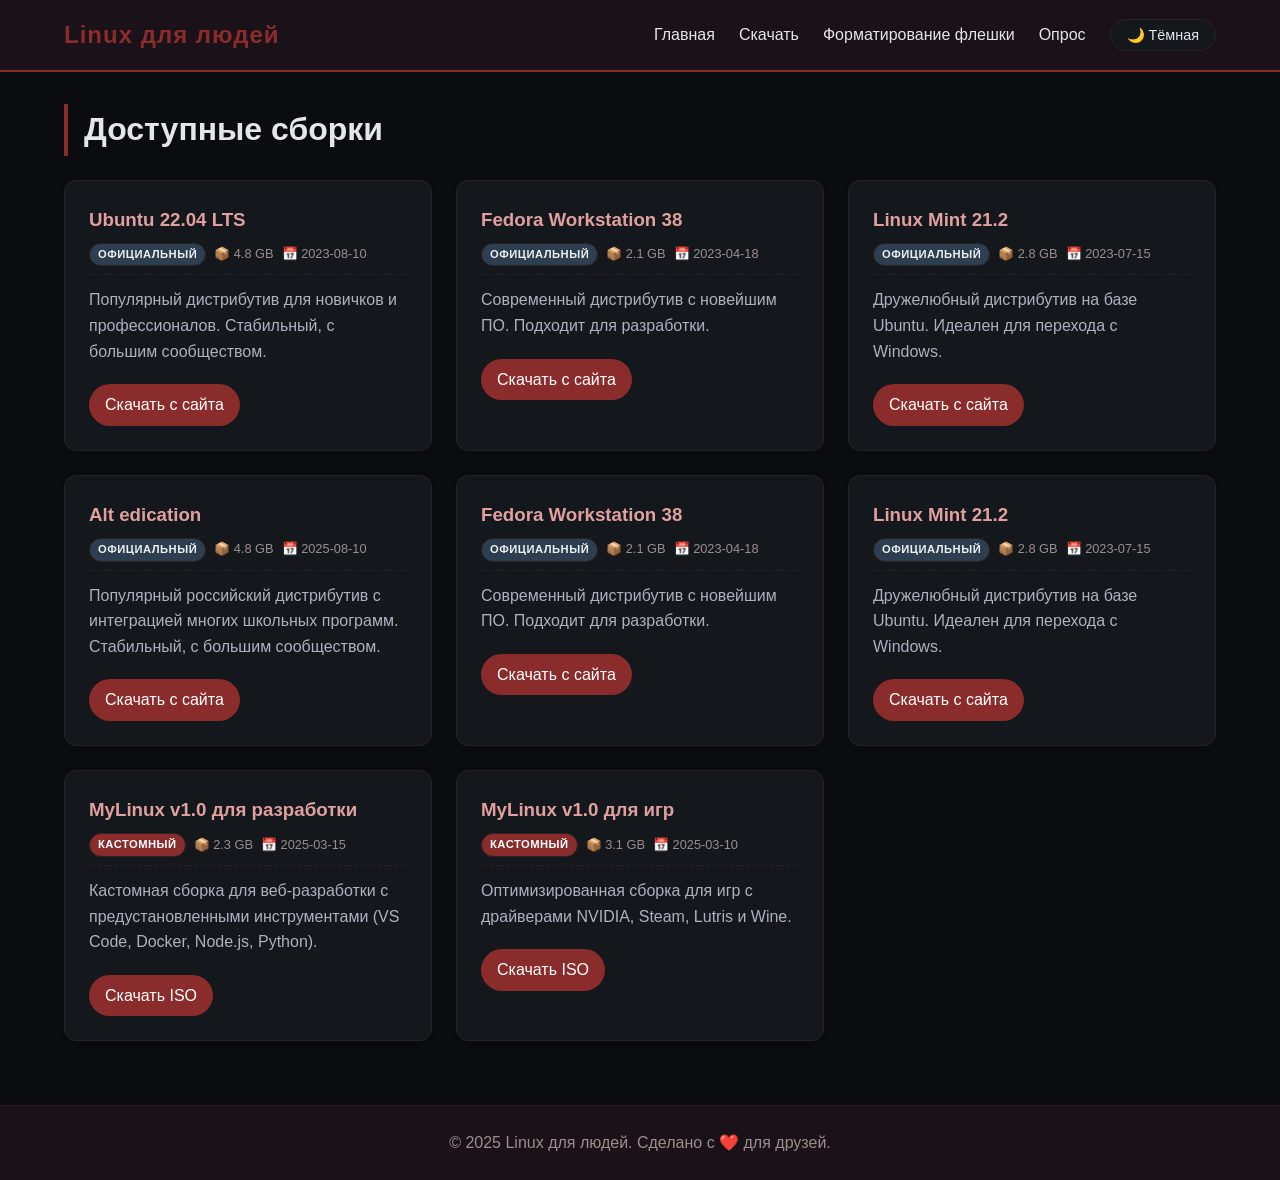
==== download.html @ 1f19dbc0 "Update download.html" ====
<!DOCTYPE html>
<html lang="ru">
<head>
    <link rel="icon" href="unnamed.png" type="image/x-icon">
    <meta charset="UTF-8">
    <meta name="viewport" content="width=device-width, initial-scale=1.0">
    <title>Скачать сборки | Linux для людей</title>
    <link rel="stylesheet" href="styles.css">
</head>
<body>
    <header>
        <nav>
            <div class="container nav-container">
                <a href="index.html" class="logo">Linux для людей</a>
                <ul class="nav-links">
                    <li><a href="index.html">Главная</a></li>
                    <li><a href="download.html">Скачать</a></li>
                    <li><a href="format.html">Форматирование флешки</a></li>
                    <li><a href="survey.html">Опрос</a></li>
                    <li><button id="theme-switch" class="theme-toggle">🌙 Тёмная</button></li>
                </ul>
            </div>
        </nav>
    </header>

    <main>
        <div class="container">
            <h1>Доступные сборки</h1>
            <div class="iso-grid">
                <!-- ========== ОФИЦИАЛЬНЫЕ ДИСТРИБУТИВЫ ========== -->
                
                <!-- Карточка Ubuntu -->
                <div class="iso-card">
                    <h3>Ubuntu 22.04 LTS</h3>
                    <div class="meta">
                        <span class="badge official">Официальный</span>
                        <span>📦 4.8 GB</span>
                        <span>📅 2023-08-10</span>
                    </div>
                    <div class="description">Популярный дистрибутив для новичков и профессионалов. Стабильный, с большим сообществом.</div>
                    <!-- ЗАМЕНИТЕ ССЫЛКУ НА АКТУАЛЬНУЮ -->
                    <a href="https://ubuntu.com/download/desktop/thank-you?version=24.04.4&architecture=amd64&lts=true" class="download-link" target="_blank" rel="noopener noreferrer">Скачать с сайта</a>
                </div>
                
                <!-- Карточка Fedora -->
                <div class="iso-card">
                    <h3>Fedora Workstation 38</h3>
                    <div class="meta">
                        <span class="badge official">Официальный</span>
                        <span>📦 2.1 GB</span>
                        <span>📅 2023-04-18</span>
                    </div>
                    <div class="description">Современный дистрибутив с новейшим ПО. Подходит для разработки.</div>
                    <!-- ЗАМЕНИТЕ ССЫЛКУ НА АКТУАЛЬНУЮ -->
                    <a href="https://download.fedoraproject.org/pub/fedora/linux/releases/38/Workstation/x86_64/iso/Fedora-Workstation-Live-x86_64-38-1.6.iso" class="download-link" target="_blank" rel="noopener noreferrer">Скачать с сайта</a>
                </div>
                
                <!-- Карточка Linux Mint -->
                <div class="iso-card">
                    <h3>Linux Mint 21.2</h3>
                    <div class="meta">
                        <span class="badge official">Официальный</span>
                        <span>📦 2.8 GB</span>
                        <span>📅 2023-07-15</span>
                    </div>
                    <div class="description">Дружелюбный дистрибутив на базе Ubuntu. Идеален для перехода с Windows.</div>
                    <!-- ЗАМЕНИТЕ ССЫЛКУ НА АКТУАЛЬНУЮ -->
                    <a href="https://mirrors.kernel.org/linuxmint/stable/21.2/linuxmint-21.2-cinnamon-64bit.iso" class="download-link" target="_blank" rel="noopener noreferrer">Скачать с сайта</a>
                </div>
                 <div class="iso-card">
                    <h3>Alt edication</h3>
                    <div class="meta">
                        <span class="badge official">Официальный</span>
                        <span>📦 4.8 GB</span>
                        <span>📅 2025-08-10</span>
                    </div>
                    <div class="description">Популярный российский дистрибутив с интеграцией многих школьных программ. Стабильный, с большим сообществом.</div>
                    <!-- ЗАМЕНИТЕ ССЫЛКУ НА АКТУАЛЬНУЮ -->
                    <a href="https://ubuntu.com/download/desktop/thank-you?version=24.04.4&architecture=amd64&lts=true" class="download-link" target="_blank" rel="noopener noreferrer">Скачать с сайта</a>
                </div>
                
                <!-- Карточка Fedora -->
                <div class="iso-card">
                    <h3>Fedora Workstation 38</h3>
                    <div class="meta">
                        <span class="badge official">Официальный</span>
                        <span>📦 2.1 GB</span>
                        <span>📅 2023-04-18</span>
                    </div>
                    <div class="description">Современный дистрибутив с новейшим ПО. Подходит для разработки.</div>
                    <!-- ЗАМЕНИТЕ ССЫЛКУ НА АКТУАЛЬНУЮ -->
                    <a href="https://download.fedoraproject.org/pub/fedora/linux/releases/38/Workstation/x86_64/iso/Fedora-Workstation-Live-x86_64-38-1.6.iso" class="download-link" target="_blank" rel="noopener noreferrer">Скачать с сайта</a>
                </div>
                
                <!-- Карточка Linux Mint -->
                <div class="iso-card">
                    <h3>Linux Mint 21.2</h3>
                    <div class="meta">
                        <span class="badge official">Официальный</span>
                        <span>📦 2.8 GB</span>
                        <span>📅 2023-07-15</span>
                    </div>
                    <div class="description">Дружелюбный дистрибутив на базе Ubuntu. Идеален для перехода с Windows.</div>
                    <!-- ЗАМЕНИТЕ ССЫЛКУ НА АКТУАЛЬНУЮ -->
                    <a href="https://mirrors.kernel.org/linuxmint/stable/21.2/linuxmint-21.2-cinnamon-64bit.iso" class="download-link" target="_blank" rel="noopener noreferrer">Скачать с сайта</a>
                </div>

                <!-- ========== КАСТОМНЫЕ СБОРКИ (ВАШИ ISO) ========== -->
                
                <!-- Кастомная сборка для разработки -->
                <div class="iso-card">
                    <h3>MyLinux v1.0 для разработки</h3>
                    <div class="meta">
                        <span class="badge custom">Кастомный</span>
                        <span>📦 2.3 GB</span>
                        <span>📅 2025-03-15</span>
                    </div>
                    <div class="description">Кастомная сборка для веб-разработки с предустановленными инструментами (VS Code, Docker, Node.js, Python).</div>
                    <!-- ПОЛОЖИТЕ ФАЙЛ mylinux-dev-1.0.iso В ПАПКУ /iso/ И УКАЖИТЕ ПРАВИЛЬНЫЙ ПУТЬ -->
                    <a href="iso/mylinux-dev-1.0.iso" class="download-link" download>Скачать ISO</a>
                </div>
                
                <!-- Кастомная сборка для игр -->
                <div class="iso-card">
                    <h3>MyLinux v1.0 для игр</h3>
                    <div class="meta">
                        <span class="badge custom">Кастомный</span>
                        <span>📦 3.1 GB</span>
                        <span>📅 2025-03-10</span>
                    </div>
                    <div class="description">Оптимизированная сборка для игр с драйверами NVIDIA, Steam, Lutris и Wine.</div>
                    <!-- ПОЛОЖИТЕ ФАЙЛ mylinux-gaming-1.0.iso В ПАПКУ /iso/ И УКАЖИТЕ ПРАВИЛЬНЫЙ ПУТЬ -->
                    <a href="iso/mylinux-gaming-1.0.iso" class="download-link" download>Скачать ISO</a>
                </div>

                <!-- ========== ДОБАВЛЯЙТЕ НОВЫЕ КАРТОЧКИ ПО ЭТОМУ ШАБЛОНУ ========== -->
                <!-- 
                <div class="iso-card">
                    <h3>Название сборки</h3>
                    <div class="meta">
                        <span class="badge official">Официальный</span>   или   <span class="badge custom">Кастомный</span>
                        <span>📦 Размер</span>
                        <span>📅 Дата</span>
                    </div>
                    <div class="description">Краткое описание.</div>
                    <a href="ссылка_на_ISO_или_путь_к_файлу" class="download-link" ...>Текст кнопки</a>
                </div>
                -->
            </div>
        </div>
    </main>

    <footer>
        <div class="container">
            <p>© 2025 Linux для людей. Сделано с ❤️ для друзей.</p>
        </div>
    </footer>
    <script src="theme.js"></script>
</body>
</html>
---- styles.css ----
/* Базовые переменные */
:root {
    /* Тёмная тема (по умолчанию) */
    --bg-body: #0a0c10;
    --bg-card: #14171c;
    --bg-header: #1a1218;
    --bg-alt: #0f1115;
    --text-primary: #e4e6eb;
    --text-secondary: #9a8f8f;
    --text-muted: #b0b0c0;
    --border-color: #2c2121;
    --accent: #8b2c2c;
    --accent-hover: #a13e3e;
    --accent-light: #e0a0a0;
    --warning-bg: #2c1e1e;
    --warning-border: #b33b3b;
    --code-bg: #0a0c10;
    --badge-official-bg: #2c3e50;
    --badge-official-text: #ecf0f1;
    --badge-custom-bg: #8b2c2c;
    --badge-custom-text: #ffffff;
}

.light-theme {
    /* Светлая тема */
    --bg-body: #f5f7fa;
    --bg-card: #ffffff;
    --bg-header: #f0f0f0;
    --bg-alt: #f8f9fa;
    --text-primary: #1a1a2e;
    --text-secondary: #4a4a5a;
    --text-muted: #6c6c7a;
    --border-color: #d1d1e0;
    --accent: #c0392b;
    --accent-hover: #e74c3c;
    --accent-light: #e0a0a0;
    --warning-bg: #fdecea;
    --warning-border: #e74c3c;
    --code-bg: #f0f2f5;
    --badge-official-bg: #3498db;
    --badge-official-text: #ffffff;
    --badge-custom-bg: #c0392b;
    --badge-custom-text: #ffffff;
}

* {
    margin: 0;
    padding: 0;
    box-sizing: border-box;
}

body {
    font-family: -apple-system, BlinkMacSystemFont, 'Segoe UI', Roboto, 'Helvetica Neue', sans-serif;
    line-height: 1.6;
    background-color: var(--bg-body);
    color: var(--text-primary);
    transition: background-color 0.3s, color 0.3s;
}

.container {
    width: 90%;
    max-width: 1200px;
    margin: 0 auto;
}

/* Header & navigation */
header {
    background-color: var(--bg-header);
    border-bottom: 2px solid var(--accent);
    padding: 1rem 0;
    box-shadow: 0 2px 10px rgba(0,0,0,0.1);
    transition: background-color 0.3s;
}

.nav-container {
    display: flex;
    justify-content: space-between;
    align-items: center;
    flex-wrap: wrap;
    gap: 1rem;
}

.logo {
    font-size: 1.5rem;
    font-weight: bold;
    color: var(--accent);
    text-decoration: none;
    letter-spacing: 1px;
    transition: color 0.3s;
}

.logo:hover {
    color: var(--accent-hover);
}

.nav-links {
    list-style: none;
    display: flex;
    gap: 1.5rem;
    align-items: center;
}

.nav-links a {
    color: var(--text-primary);
    text-decoration: none;
    transition: color 0.3s;
    font-weight: 500;
}

.nav-links a:hover {
    color: var(--accent-light);
}

/* Theme toggle button */
.theme-toggle {
    background: var(--bg-card);
    border: 1px solid var(--border-color);
    border-radius: 30px;
    padding: 0.4rem 1rem;
    cursor: pointer;
    font-size: 0.9rem;
    font-weight: 500;
    color: var(--text-primary);
    transition: all 0.2s;
    display: inline-flex;
    align-items: center;
    gap: 0.5rem;
}

.theme-toggle:hover {
    background: var(--accent);
    color: white;
    border-color: var(--accent);
}

/* Main content */
main {
    min-height: calc(100vh - 140px);
    padding: 2rem 0;
}

h1, h2, h3 {
    margin-bottom: 1rem;
    font-weight: 600;
}

h1 {
    font-size: 2rem;
    color: var(--text-primary);
    border-left: 4px solid var(--accent);
    padding-left: 1rem;
}

h2 {
    color: var(--text-primary);
    border-bottom: 1px solid var(--border-color);
    padding-bottom: 0.5rem;
}

h3 {
    color: var(--text-primary);
}

/* Hero section */
.hero {
    background: linear-gradient(135deg, var(--bg-header), var(--bg-body));
    color: var(--text-primary);
    padding: 4rem 0;
    text-align: center;
    margin-bottom: 2rem;
    border-radius: 0 0 20px 20px;
    border-bottom: 1px solid var(--border-color);
}

.hero h1 {
    font-size: 2.5rem;
    margin-bottom: 1rem;
    border-left: none;
    padding-left: 0;
}

.hero p {
    font-size: 1.2rem;
    margin-bottom: 2rem;
    opacity: 0.9;
    color: var(--text-secondary);
}

.btn {
    display: inline-block;
    background-color: var(--accent);
    color: white;
    padding: 0.75rem 1.5rem;
    text-decoration: none;
    border-radius: 30px;
    transition: background-color 0.3s, transform 0.1s;
    font-weight: bold;
    box-shadow: 0 2px 5px rgba(0,0,0,0.2);
}

.btn:hover {
    background-color: var(--accent-hover);
    transform: translateY(-2px);
}

/* Features grid */
.features-grid {
    display: grid;
    grid-template-columns: repeat(auto-fit, minmax(250px, 1fr));
    gap: 2rem;
    margin-top: 2rem;
}

.feature-card {
    background: var(--bg-card);
    padding: 1.5rem;
    border-radius: 12px;
    box-shadow: 0 4px 12px rgba(0,0,0,0.1);
    text-align: center;
    border: 1px solid var(--border-color);
    transition: transform 0.2s, border-color 0.2s;
}

.feature-card:hover {
    transform: translateY(-5px);
    border-color: var(--accent);
}

.feature-card h3 {
    margin-bottom: 0.5rem;
    color: var(--accent-light);
}

/* ISO grid */
.iso-grid {
    display: grid;
    grid-template-columns: repeat(auto-fill, minmax(300px, 1fr));
    gap: 1.5rem;
    margin-top: 1.5rem;
}

.iso-card {
    background: var(--bg-card);
    border-radius: 12px;
    padding: 1.5rem;
    box-shadow: 0 2px 8px rgba(0,0,0,0.1);
    transition: transform 0.2s, box-shadow 0.2s, border-color 0.2s;
    border: 1px solid var(--border-color);
}

.iso-card:hover {
    transform: translateY(-3px);
    box-shadow: 0 6px 14px rgba(0,0,0,0.15);
    border-color: var(--accent);
}

.iso-card h3 {
    color: var(--accent-light);
    margin-bottom: 0.5rem;
}

.iso-card .meta {
    display: flex;
    flex-wrap: wrap;
    align-items: center;
    gap: 0.5rem;
    font-size: 0.8rem;
    color: var(--text-secondary);
    margin-bottom: 0.75rem;
    border-bottom: 1px dashed var(--border-color);
    padding-bottom: 0.5rem;
}

.iso-card .description {
    margin: 0.75rem 0;
    color: var(--text-muted);
}

.iso-card .download-link {
    display: inline-block;
    background-color: var(--accent);
    color: white;
    padding: 0.5rem 1rem;
    text-decoration: none;
    border-radius: 30px;
    margin-top: 0.5rem;
    transition: background-color 0.3s;
    font-weight: 500;
}

.iso-card .download-link:hover {
    background-color: var(--accent-hover);
}

/* Badges */
.badge {
    display: inline-block;
    padding: 2px 8px;
    border-radius: 20px;
    font-size: 0.7rem;
    font-weight: 600;
    text-transform: uppercase;
    letter-spacing: 0.5px;
}

.badge.official {
    background: var(--badge-official-bg);
    color: var(--badge-official-text);
    border: 1px solid var(--border-color);
}

.badge.custom {
    background: var(--badge-custom-bg);
    color: var(--badge-custom-text);
    border: 1px solid var(--border-color);
}

/* Format page */
.format-section {
    background: var(--bg-card);
    padding: 2rem;
    border-radius: 12px;
    box-shadow: 0 2px 12px rgba(0,0,0,0.1);
    border: 1px solid var(--border-color);
}

.format-section h2 {
    margin-top: 1.5rem;
}

.format-section h3 {
    margin-top: 1rem;
}

.warning {
    background: var(--warning-bg);
    border-left: 4px solid var(--warning-border);
    padding: 1rem;
    border-radius: 6px;
    margin: 1rem 0;
    font-weight: normal;
    color: var(--text-primary);
}

pre {
    background-color: var(--code-bg);
    color: var(--text-primary);
    padding: 0.75rem;
    border-radius: 8px;
    overflow-x: auto;
    font-family: 'Fira Code', monospace;
    border: 1px solid var(--border-color);
}

code {
    font-family: monospace;
    background: var(--bg-alt);
    padding: 0.2rem 0.4rem;
    border-radius: 4px;
    color: var(--accent-light);
}

/* Tabs */
.tabs {
    display: flex;
    gap: 0.5rem;
    margin: 1.5rem 0 2rem 0;
    border-bottom: 1px solid var(--border-color);
    padding-bottom: 0.5rem;
}

.tab-btn {
    background: none;
    border: none;
    color: var(--text-secondary);
    padding: 0.5rem 1rem;
    font-size: 1rem;
    cursor: pointer;
    transition: color 0.2s;
    font-weight: 500;
}

.tab-btn:hover {
    color: var(--accent-light);
}

.tab-btn.active {
    color: var(--text-primary);
    border-bottom: 2px solid var(--accent);
    margin-bottom: -1px;
}

.tab-content {
    display: none;
}

.tab-content.active {
    display: block;
}

/* Steps */
.steps {
    display: flex;
    flex-direction: column;
    gap: 1.2rem;
    margin-bottom: 2rem;
}

.step {
    display: flex;
    gap: 1rem;
    align-items: flex-start;
    background: var(--bg-alt);
    padding: 1rem;
    border-radius: 8px;
    border: 1px solid var(--border-color);
}

.step-num {
    background: var(--border-color);
    color: var(--accent-light);
    width: 32px;
    height: 32px;
    border-radius: 20px;
    display: inline-flex;
    align-items: center;
    justify-content: center;
    font-weight: bold;
    font-size: 0.9rem;
    flex-shrink: 0;
}

.step-desc {
    flex: 1;
}

.step-desc strong {
    color: var(--text-primary);
    display: block;
    margin-bottom: 0.25rem;
}

.step-desc p {
    margin: 0.2rem 0;
    font-size: 0.9rem;
    color: var(--text-muted);
}

.step-desc pre {
    margin: 0.5rem 0;
}

.alternative {
    background: var(--bg-alt);
    padding: 0.8rem 1rem;
    border-radius: 8px;
    border-left: 3px solid var(--accent);
    font-size: 0.9rem;
}

.alternative a {
    color: var(--accent-light);
    text-decoration: none;
}

.alternative a:hover {
    text-decoration: underline;
}

/* Footer */
footer {
    background-color: var(--bg-header);
    color: var(--text-secondary);
    text-align: center;
    padding: 1.5rem 0;
    margin-top: 2rem;
    border-top: 1px solid var(--border-color);
    transition: background-color 0.3s;
}

/* Responsive */
@media (max-width: 768px) {
    .nav-container {
        flex-direction: column;
        text-align: center;
    }
    
    .hero h1 {
        font-size: 1.8rem;
    }
    
    .hero p {
        font-size: 1rem;
    }
    
    .iso-grid {
        grid-template-columns: 1fr;
    }
    
    .step {
        flex-direction: column;
    }
    
    .step-num {
        align-self: flex-start;
    }
}
    border-bottom: 1px dashed #2c2121;
    padding-bottom: 0.5rem;
}
/* Survey page */
.survey-intro {
    margin-bottom: 2rem;
    font-size: 1.1rem;
    color: var(--text-secondary);
}

.survey-form {
    background: var(--bg-card);
    padding: 2rem;
    border-radius: 12px;
    border: 1px solid var(--border-color);
}

.form-group {
    margin-bottom: 1.8rem;
}

.form-group label {
    display: block;
    font-weight: 600;
    margin-bottom: 0.75rem;
    color: var(--text-primary);
}

.required {
    color: var(--accent);
}

.form-group input[type="text"],
.form-group textarea {
    width: 100%;
    padding: 0.75rem;
    border: 1px solid var(--border-color);
    border-radius: 8px;
    background: var(--bg-body);
    color: var(--text-primary);
    font-family: inherit;
    font-size: 1rem;
    transition: border-color 0.2s;
}

.form-group input[type="text"]:focus,
.form-group textarea:focus {
    outline: none;
    border-color: var(--accent);
}

.radio-group {
    display: flex;
    flex-direction: column;
    gap: 0.6rem;
}

.radio-group label {
    display: flex;
    align-items: center;
    gap: 0.5rem;
    font-weight: normal;
    cursor: pointer;
}

.radio-group input[type="radio"] {
    cursor: pointer;
    accent-color: var(--accent);
}

.success-message {
    text-align: center;
    padding: 3rem 2rem;
    background: var(--bg-card);
    border-radius: 12px;
    border: 1px solid var(--border-color);
}

.success-message h1 {
    margin-bottom: 1rem;
}

.success-message p {
    margin-bottom: 2rem;
    font-size: 1.1rem;
}
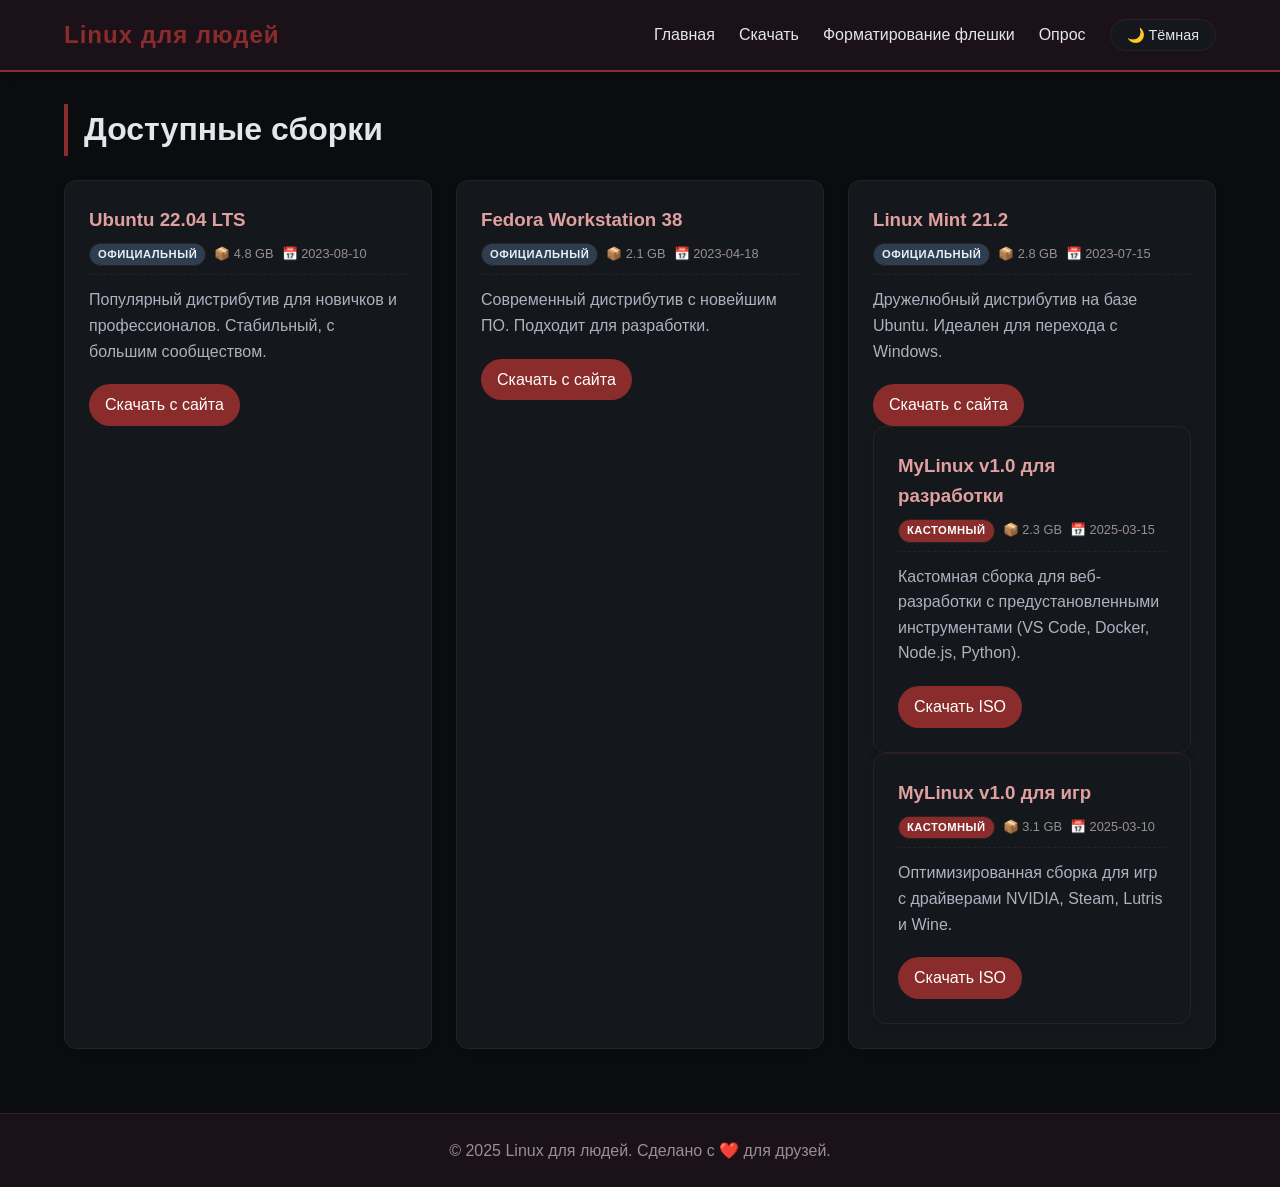
==== commit aa525bd5: "Update download.html" ====
--- a/download.html
+++ b/download.html
@@ -66,44 +66,6 @@
                     <div class="description">Дружелюбный дистрибутив на базе Ubuntu. Идеален для перехода с Windows.</div>
                     <!-- ЗАМЕНИТЕ ССЫЛКУ НА АКТУАЛЬНУЮ -->
                     <a href="https://mirrors.kernel.org/linuxmint/stable/21.2/linuxmint-21.2-cinnamon-64bit.iso" class="download-link" target="_blank" rel="noopener noreferrer">Скачать с сайта</a>
-                </div>
-                 <div class="iso-card">
-                    <h3>Alt edication</h3>
-                    <div class="meta">
-                        <span class="badge official">Официальный</span>
-                        <span>📦 4.8 GB</span>
-                        <span>📅 2025-08-10</span>
-                    </div>
-                    <div class="description">Популярный российский дистрибутив с интеграцией многих школьных программ. Стабильный, с большим сообществом.</div>
-                    <!-- ЗАМЕНИТЕ ССЫЛКУ НА АКТУАЛЬНУЮ -->
-                    <a href="https://ubuntu.com/download/desktop/thank-you?version=24.04.4&architecture=amd64&lts=true" class="download-link" target="_blank" rel="noopener noreferrer">Скачать с сайта</a>
-                </div>
-                
-                <!-- Карточка Fedora -->
-                <div class="iso-card">
-                    <h3>Fedora Workstation 38</h3>
-                    <div class="meta">
-                        <span class="badge official">Официальный</span>
-                        <span>📦 2.1 GB</span>
-                        <span>📅 2023-04-18</span>
-                    </div>
-                    <div class="description">Современный дистрибутив с новейшим ПО. Подходит для разработки.</div>
-                    <!-- ЗАМЕНИТЕ ССЫЛКУ НА АКТУАЛЬНУЮ -->
-                    <a href="https://download.fedoraproject.org/pub/fedora/linux/releases/38/Workstation/x86_64/iso/Fedora-Workstation-Live-x86_64-38-1.6.iso" class="download-link" target="_blank" rel="noopener noreferrer">Скачать с сайта</a>
-                </div>
-                
-                <!-- Карточка Linux Mint -->
-                <div class="iso-card">
-                    <h3>Linux Mint 21.2</h3>
-                    <div class="meta">
-                        <span class="badge official">Официальный</span>
-                        <span>📦 2.8 GB</span>
-                        <span>📅 2023-07-15</span>
-                    </div>
-                    <div class="description">Дружелюбный дистрибутив на базе Ubuntu. Идеален для перехода с Windows.</div>
-                    <!-- ЗАМЕНИТЕ ССЫЛКУ НА АКТУАЛЬНУЮ -->
-                    <a href="https://mirrors.kernel.org/linuxmint/stable/21.2/linuxmint-21.2-cinnamon-64bit.iso" class="download-link" target="_blank" rel="noopener noreferrer">Скачать с сайта</a>
-                </div>
 
                 <!-- ========== КАСТОМНЫЕ СБОРКИ (ВАШИ ISO) ========== -->
                 
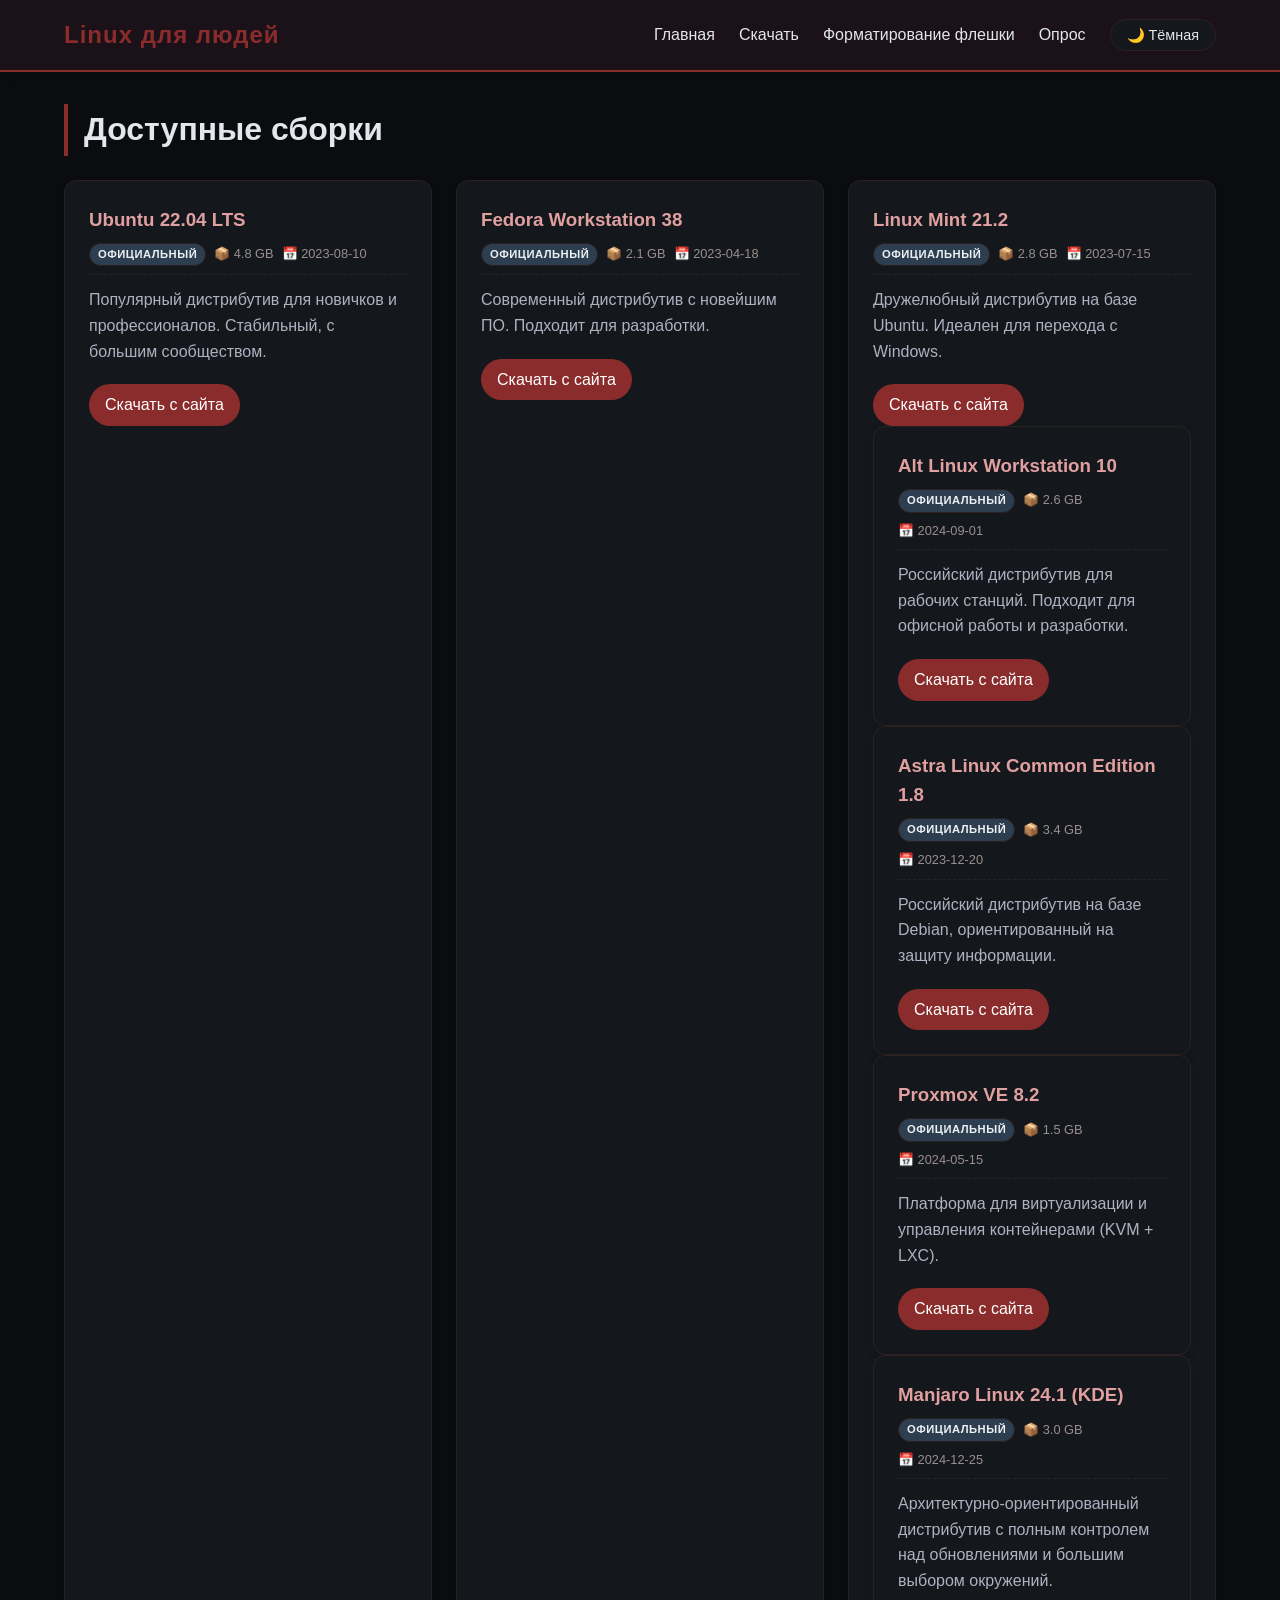
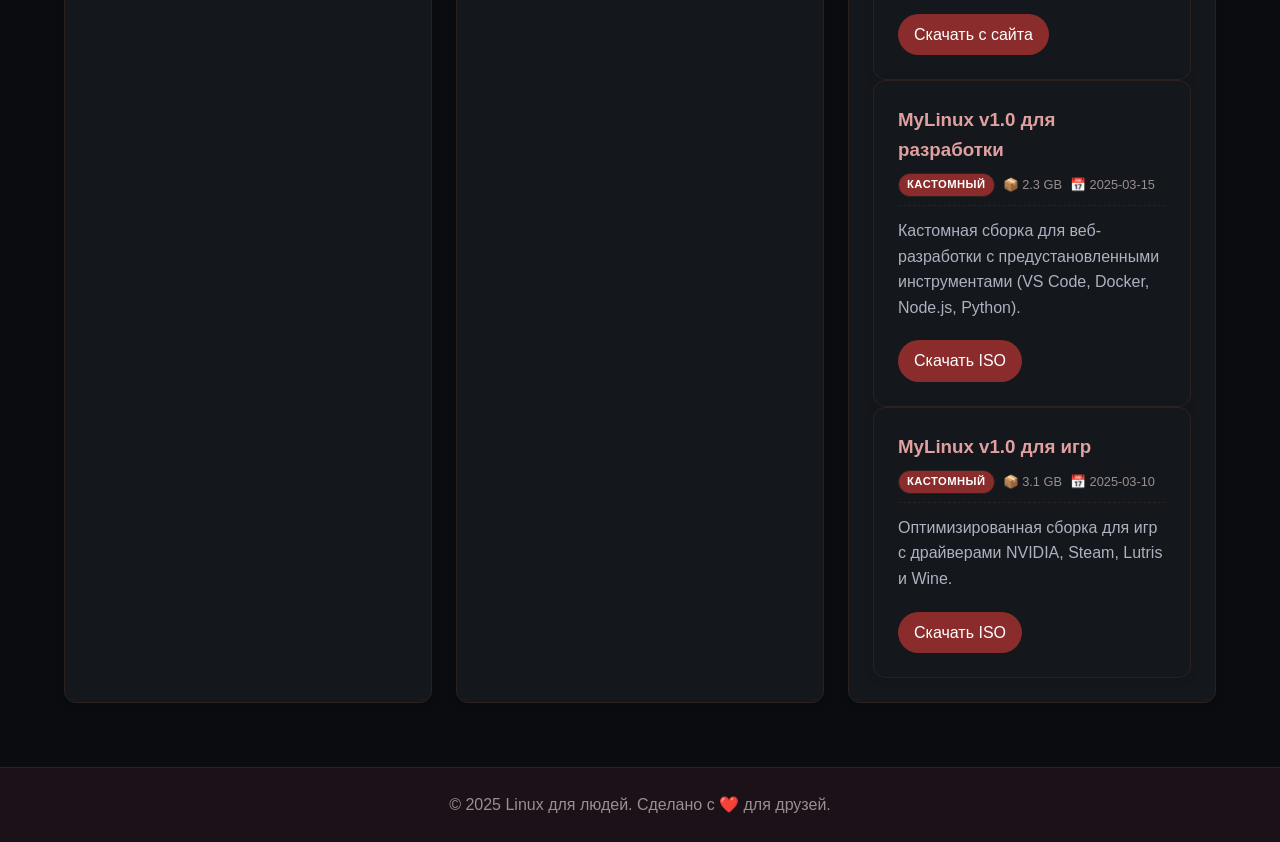
==== commit f2c5555c: "Update download.html" ====
--- a/download.html
+++ b/download.html
@@ -66,7 +66,53 @@
                     <div class="description">Дружелюбный дистрибутив на базе Ubuntu. Идеален для перехода с Windows.</div>
                     <!-- ЗАМЕНИТЕ ССЫЛКУ НА АКТУАЛЬНУЮ -->
                     <a href="https://mirrors.kernel.org/linuxmint/stable/21.2/linuxmint-21.2-cinnamon-64bit.iso" class="download-link" target="_blank" rel="noopener noreferrer">Скачать с сайта</a>
+<!-- Карточка Alt Linux (на примере Alt Workstation 10) -->
+<div class="iso-card">
+    <h3>Alt Linux Workstation 10</h3>
+    <div class="meta">
+        <span class="badge official">Официальный</span>
+        <span>📦 2.6 GB</span>
+        <span>📅 2024-09-01</span>
+    </div>
+    <div class="description">Российский дистрибутив для рабочих станций. Подходит для офисной работы и разработки.</div>
+    <a href="https://altlinux.org/alt-workstation/10" class="download-link" target="_blank" rel="noopener noreferrer">Скачать с сайта</a>
+</div>
 
+<!-- Карточка Astra Linux (Common Edition) -->
+<div class="iso-card">
+    <h3>Astra Linux Common Edition 1.8</h3>
+    <div class="meta">
+        <span class="badge official">Официальный</span>
+        <span>📦 3.4 GB</span>
+        <span>📅 2023-12-20</span>
+    </div>
+    <div class="description">Российский дистрибутив на базе Debian, ориентированный на защиту информации.</div>
+    <a href="https://astralinux.ru/download/" class="download-link" target="_blank" rel="noopener noreferrer">Скачать с сайта</a>
+</div>
+
+<!-- Карточка Proxmox Virtual Environment -->
+<div class="iso-card">
+    <h3>Proxmox VE 8.2</h3>
+    <div class="meta">
+        <span class="badge official">Официальный</span>
+        <span>📦 1.5 GB</span>
+        <span>📅 2024-05-15</span>
+    </div>
+    <div class="description">Платформа для виртуализации и управления контейнерами (KVM + LXC).</div>
+    <a href="https://www.proxmox.com/downloads" class="download-link" target="_blank" rel="noopener noreferrer">Скачать с сайта</a>
+</div>
+
+<!-- Карточка Manjaro (KDE Plasma) -->
+<div class="iso-card">
+    <h3>Manjaro Linux 24.1 (KDE)</h3>
+    <div class="meta">
+        <span class="badge official">Официальный</span>
+        <span>📦 3.0 GB</span>
+        <span>📅 2024-12-25</span>
+    </div>
+    <div class="description">Архитектурно-ориентированный дистрибутив с полным контролем над обновлениями и большим выбором окружений.</div>
+    <a href="https://manjaro.org/download/" class="download-link" target="_blank" rel="noopener noreferrer">Скачать с сайта</a>
+</div>
                 <!-- ========== КАСТОМНЫЕ СБОРКИ (ВАШИ ISO) ========== -->
                 
                 <!-- Кастомная сборка для разработки -->
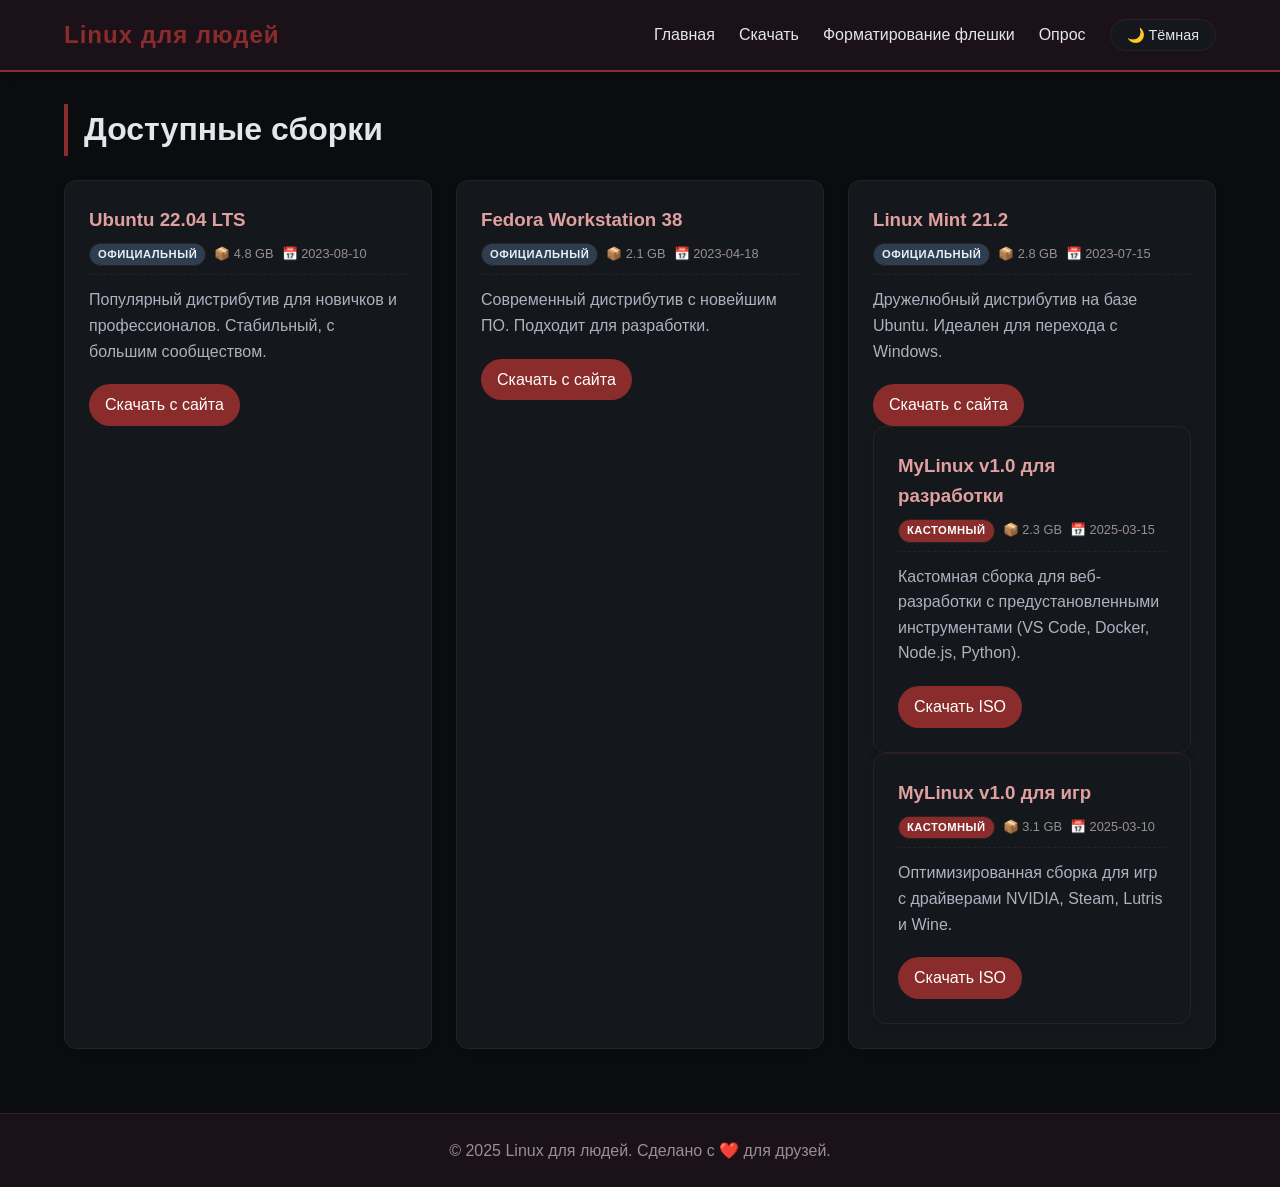
==== commit a457d50b: "Update download.html" ====
--- a/download.html
+++ b/download.html
@@ -66,53 +66,7 @@
                     <div class="description">Дружелюбный дистрибутив на базе Ubuntu. Идеален для перехода с Windows.</div>
                     <!-- ЗАМЕНИТЕ ССЫЛКУ НА АКТУАЛЬНУЮ -->
                     <a href="https://mirrors.kernel.org/linuxmint/stable/21.2/linuxmint-21.2-cinnamon-64bit.iso" class="download-link" target="_blank" rel="noopener noreferrer">Скачать с сайта</a>
-<!-- Карточка Alt Linux (на примере Alt Workstation 10) -->
-<div class="iso-card">
-    <h3>Alt Linux Workstation 10</h3>
-    <div class="meta">
-        <span class="badge official">Официальный</span>
-        <span>📦 2.6 GB</span>
-        <span>📅 2024-09-01</span>
-    </div>
-    <div class="description">Российский дистрибутив для рабочих станций. Подходит для офисной работы и разработки.</div>
-    <a href="https://altlinux.org/alt-workstation/10" class="download-link" target="_blank" rel="noopener noreferrer">Скачать с сайта</a>
-</div>
 
-<!-- Карточка Astra Linux (Common Edition) -->
-<div class="iso-card">
-    <h3>Astra Linux Common Edition 1.8</h3>
-    <div class="meta">
-        <span class="badge official">Официальный</span>
-        <span>📦 3.4 GB</span>
-        <span>📅 2023-12-20</span>
-    </div>
-    <div class="description">Российский дистрибутив на базе Debian, ориентированный на защиту информации.</div>
-    <a href="https://astralinux.ru/download/" class="download-link" target="_blank" rel="noopener noreferrer">Скачать с сайта</a>
-</div>
-
-<!-- Карточка Proxmox Virtual Environment -->
-<div class="iso-card">
-    <h3>Proxmox VE 8.2</h3>
-    <div class="meta">
-        <span class="badge official">Официальный</span>
-        <span>📦 1.5 GB</span>
-        <span>📅 2024-05-15</span>
-    </div>
-    <div class="description">Платформа для виртуализации и управления контейнерами (KVM + LXC).</div>
-    <a href="https://www.proxmox.com/downloads" class="download-link" target="_blank" rel="noopener noreferrer">Скачать с сайта</a>
-</div>
-
-<!-- Карточка Manjaro (KDE Plasma) -->
-<div class="iso-card">
-    <h3>Manjaro Linux 24.1 (KDE)</h3>
-    <div class="meta">
-        <span class="badge official">Официальный</span>
-        <span>📦 3.0 GB</span>
-        <span>📅 2024-12-25</span>
-    </div>
-    <div class="description">Архитектурно-ориентированный дистрибутив с полным контролем над обновлениями и большим выбором окружений.</div>
-    <a href="https://manjaro.org/download/" class="download-link" target="_blank" rel="noopener noreferrer">Скачать с сайта</a>
-</div>
                 <!-- ========== КАСТОМНЫЕ СБОРКИ (ВАШИ ISO) ========== -->
                 
                 <!-- Кастомная сборка для разработки -->
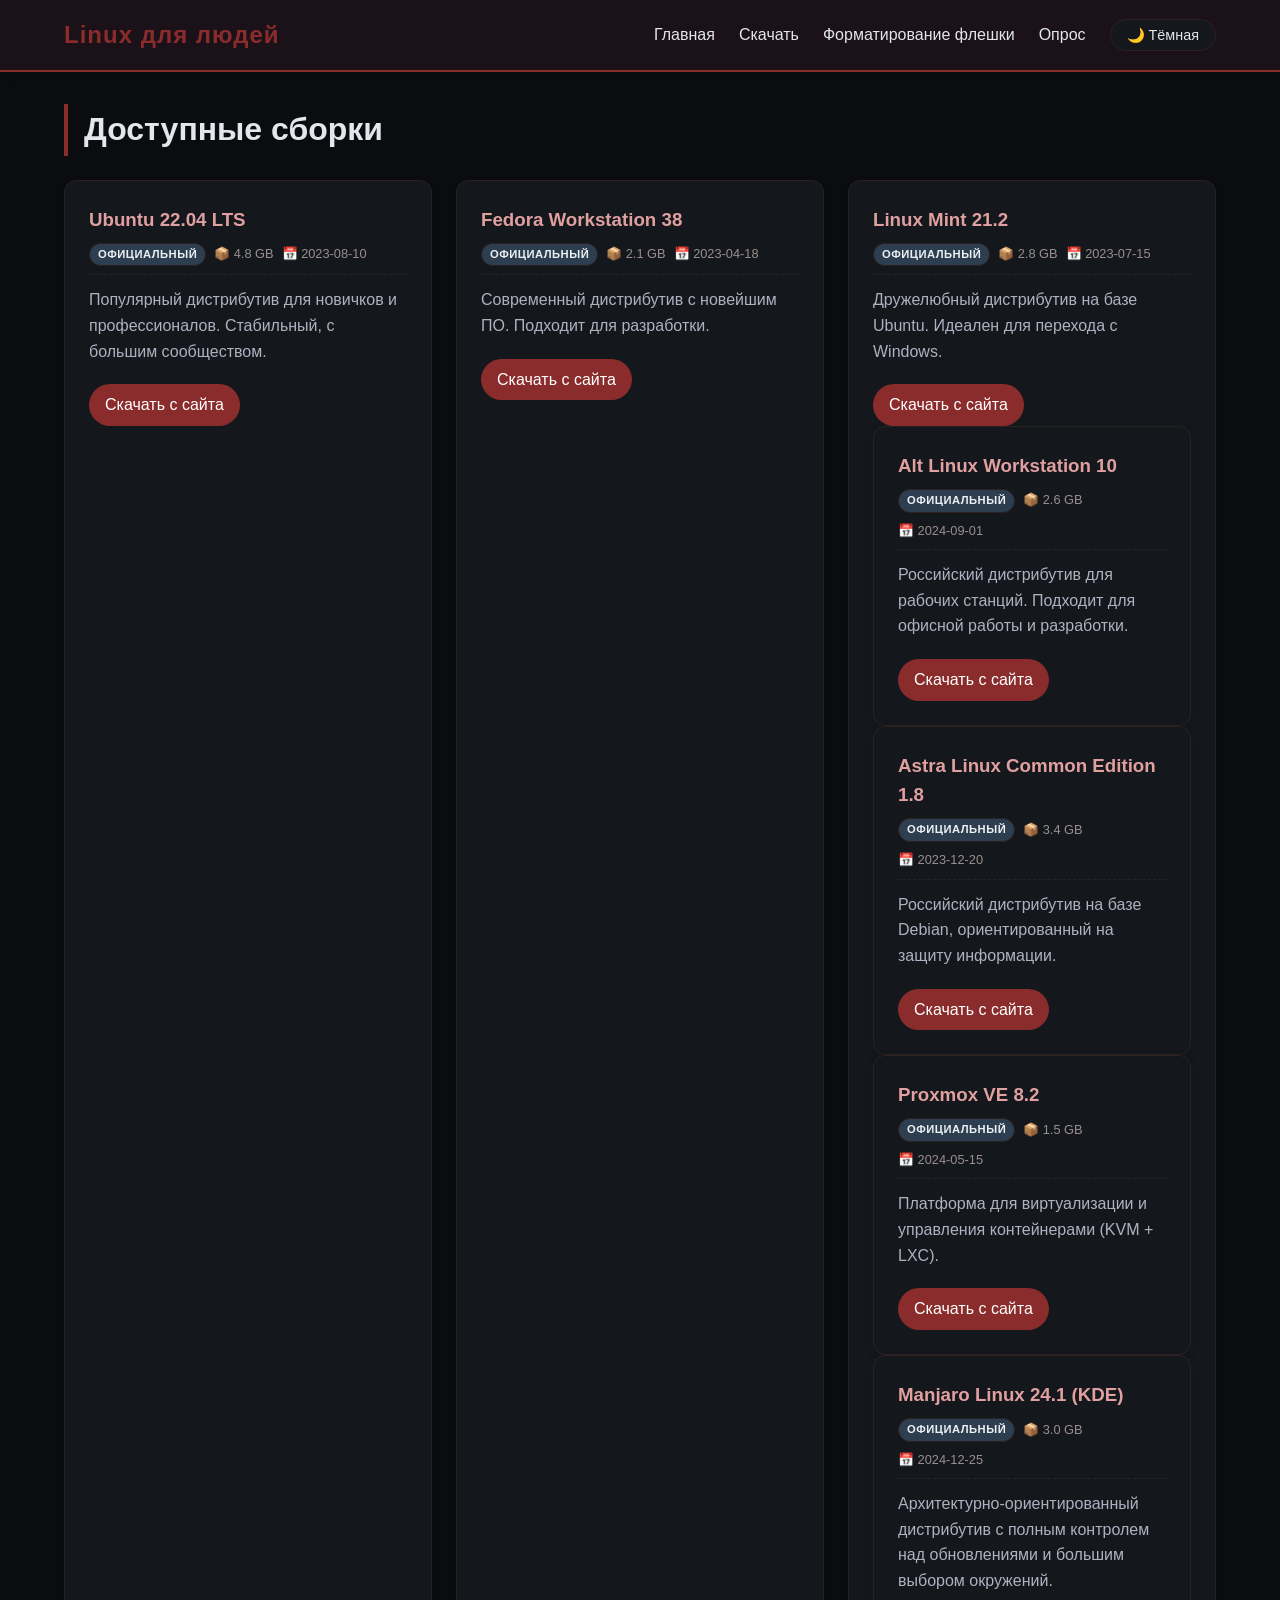
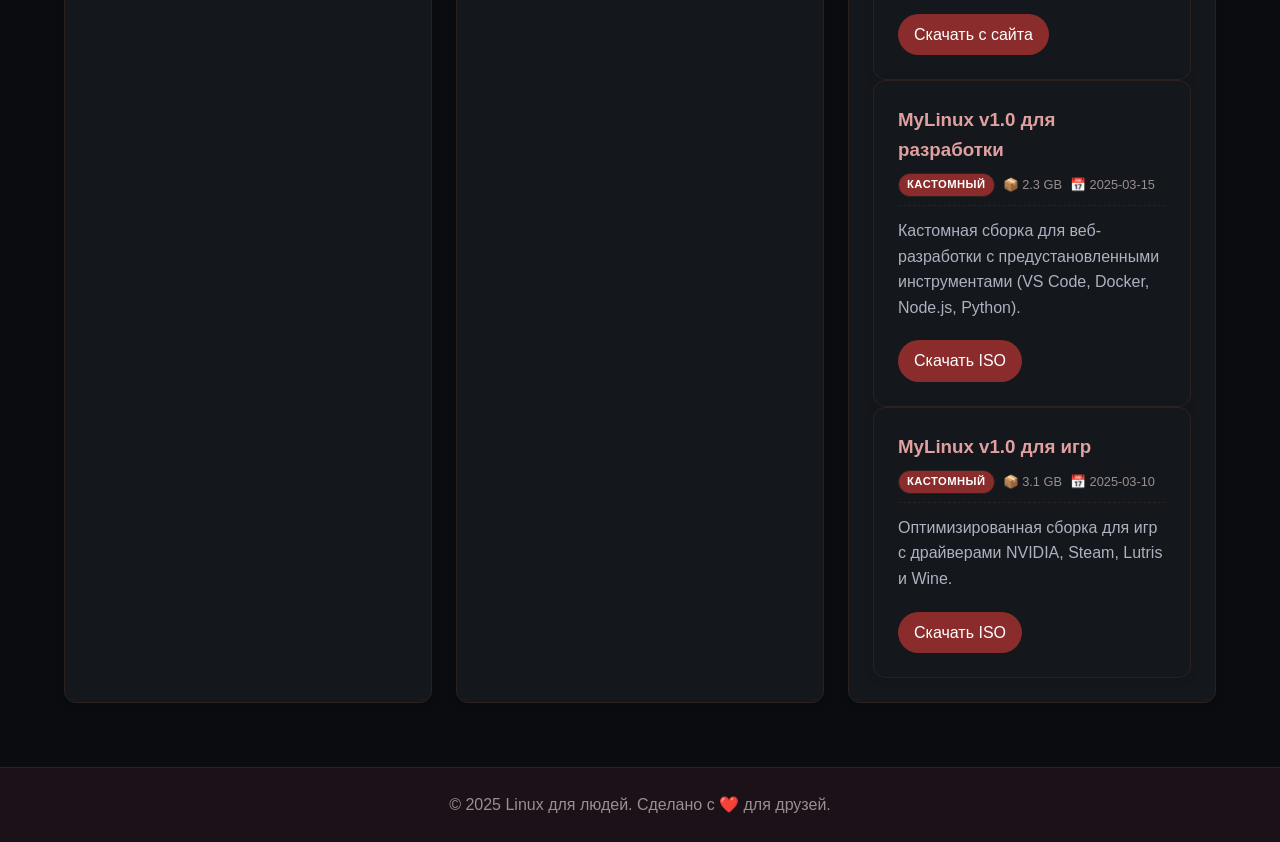
==== commit 010674a0: "Update download.html" ====
--- a/download.html
+++ b/download.html
@@ -66,7 +66,53 @@
                     <div class="description">Дружелюбный дистрибутив на базе Ubuntu. Идеален для перехода с Windows.</div>
                     <!-- ЗАМЕНИТЕ ССЫЛКУ НА АКТУАЛЬНУЮ -->
                     <a href="https://mirrors.kernel.org/linuxmint/stable/21.2/linuxmint-21.2-cinnamon-64bit.iso" class="download-link" target="_blank" rel="noopener noreferrer">Скачать с сайта</a>
+                <!-- Карточка Alt Linux (на примере Alt Workstation 10) -->
+                <div class="iso-card">
+                    <h3>Alt Linux Workstation 10</h3>
+                    <div class="meta">
+                    <span class="badge official">Официальный</span>
+                    <span>📦 2.6 GB</span>
+                    <span>📅 2024-09-01</span>
+                </div>
+            <div class="description">Российский дистрибутив для рабочих станций. Подходит для офисной работы и разработки.</div>
+            <a href="https://altlinux.org/alt-workstation/10" class="download-link" target="_blank" rel="noopener noreferrer">Скачать с сайта</a>
+            </div>
 
+<!-- Карточка Astra Linux (Common Edition) -->
+            <div class="iso-card">
+                <h3>Astra Linux Common Edition 1.8</h3>
+                <div class="meta">
+                    <span class="badge official">Официальный</span>
+                    <span>📦 3.4 GB</span>
+                    <span>📅 2023-12-20</span>
+                </div>
+                <div class="description">Российский дистрибутив на базе Debian, ориентированный на защиту информации.</div>
+                <a href="https://astralinux.ru/download/" class="download-link" target="_blank" rel="noopener noreferrer">Скачать с сайта</a>
+            </div>
+
+<!-- Карточка Proxmox Virtual Environment -->
+            <div class="iso-card">
+                <h3>Proxmox VE 8.2</h3>
+                <div class="meta">
+                    <span class="badge official">Официальный</span>
+                    <span>📦 1.5 GB</span>
+                    <span>📅 2024-05-15</span>
+                </div>
+                <div class="description">Платформа для виртуализации и управления контейнерами (KVM + LXC).</div>
+                <a href="https://www.proxmox.com/downloads" class="download-link" target="_blank" rel="noopener noreferrer">Скачать с сайта</a>
+        </div>
+
+<!-- Карточка Manjaro (KDE Plasma) -->
+            <div class="iso-card">
+                <h3>Manjaro Linux 24.1 (KDE)</h3>
+                <div class="meta">
+                    <span class="badge official">Официальный</span>
+                    <span>📦 3.0 GB</span>
+                    <span>📅 2024-12-25</span>
+                </div>
+                <div class="description">Архитектурно-ориентированный дистрибутив с полным контролем над обновлениями и большим выбором окружений.</div>
+                <a href="https://manjaro.org/download/" class="download-link" target="_blank" rel="noopener noreferrer">Скачать с сайта</a>
+                </div>
                 <!-- ========== КАСТОМНЫЕ СБОРКИ (ВАШИ ISO) ========== -->
                 
                 <!-- Кастомная сборка для разработки -->
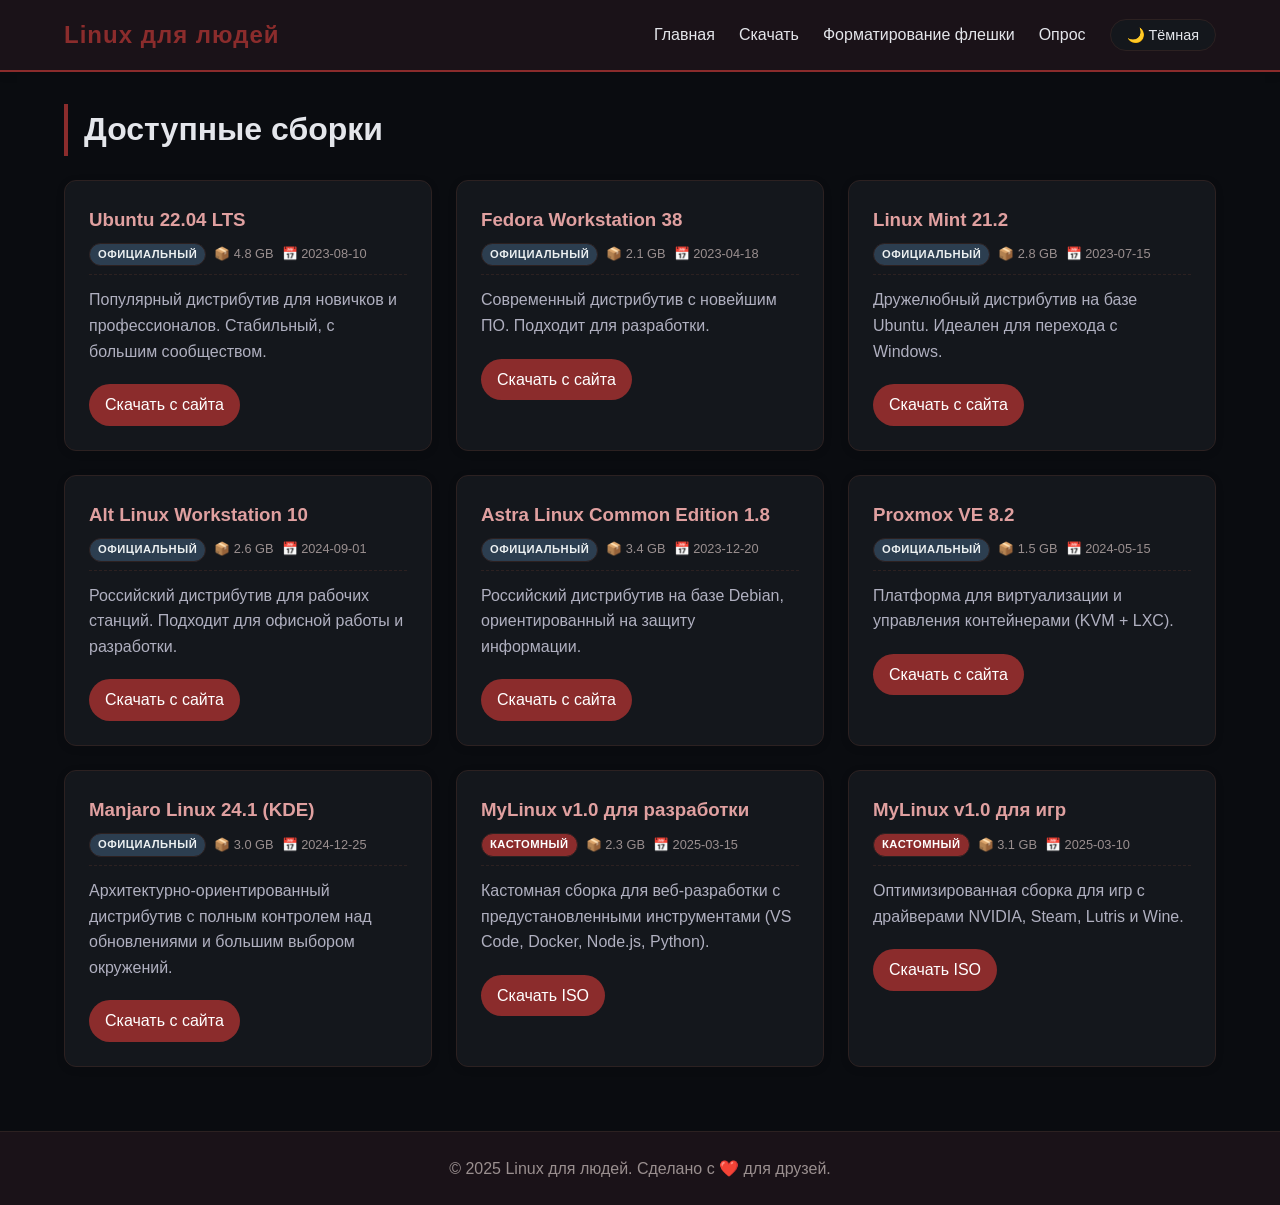
==== commit a0d4b980: "Update download.html" ====
--- a/download.html
+++ b/download.html
@@ -62,11 +62,12 @@
                         <span class="badge official">Официальный</span>
                         <span>📦 2.8 GB</span>
                         <span>📅 2023-07-15</span>
-                    </div>
+                 </div>
                     <div class="description">Дружелюбный дистрибутив на базе Ubuntu. Идеален для перехода с Windows.</div>
                     <!-- ЗАМЕНИТЕ ССЫЛКУ НА АКТУАЛЬНУЮ -->
                     <a href="https://mirrors.kernel.org/linuxmint/stable/21.2/linuxmint-21.2-cinnamon-64bit.iso" class="download-link" target="_blank" rel="noopener noreferrer">Скачать с сайта</a>
-                <!-- Карточка Alt Linux (на примере Alt Workstation 10) -->
+</div>             
+                    <!-- Карточка Alt Linux (на примере Alt Workstation 10) -->
                 <div class="iso-card">
                     <h3>Alt Linux Workstation 10</h3>
                     <div class="meta">
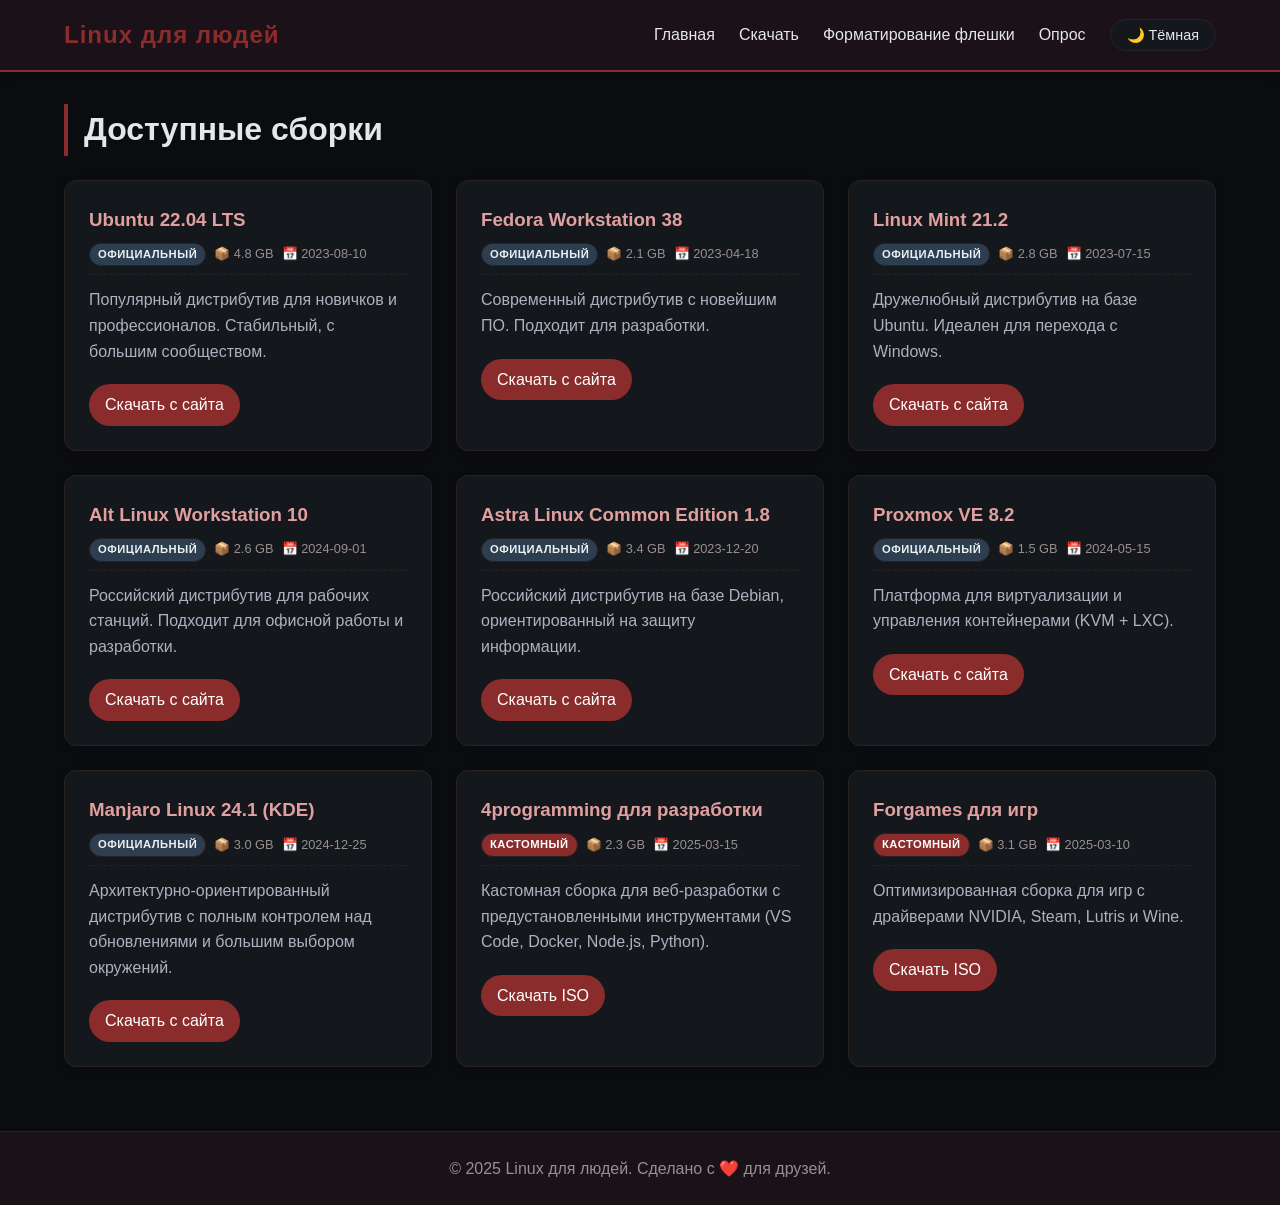
==== commit 0a38a516: "Update download.html" ====
--- a/download.html
+++ b/download.html
@@ -118,7 +118,7 @@
                 
                 <!-- Кастомная сборка для разработки -->
                 <div class="iso-card">
-                    <h3>MyLinux v1.0 для разработки</h3>
+                    <h3>4programming для разработки</h3>
                     <div class="meta">
                         <span class="badge custom">Кастомный</span>
                         <span>📦 2.3 GB</span>
@@ -126,12 +126,12 @@
                     </div>
                     <div class="description">Кастомная сборка для веб-разработки с предустановленными инструментами (VS Code, Docker, Node.js, Python).</div>
                     <!-- ПОЛОЖИТЕ ФАЙЛ mylinux-dev-1.0.iso В ПАПКУ /iso/ И УКАЖИТЕ ПРАВИЛЬНЫЙ ПУТЬ -->
-                    <a href="iso/mylinux-dev-1.0.iso" class="download-link" download>Скачать ISO</a>
+                    <a href="iso/4programming.iso" class="download-link" download>Скачать ISO</a>
                 </div>
                 
                 <!-- Кастомная сборка для игр -->
                 <div class="iso-card">
-                    <h3>MyLinux v1.0 для игр</h3>
+                    <h3>Forgames для игр</h3>
                     <div class="meta">
                         <span class="badge custom">Кастомный</span>
                         <span>📦 3.1 GB</span>
@@ -139,7 +139,7 @@
                     </div>
                     <div class="description">Оптимизированная сборка для игр с драйверами NVIDIA, Steam, Lutris и Wine.</div>
                     <!-- ПОЛОЖИТЕ ФАЙЛ mylinux-gaming-1.0.iso В ПАПКУ /iso/ И УКАЖИТЕ ПРАВИЛЬНЫЙ ПУТЬ -->
-                    <a href="iso/mylinux-gaming-1.0.iso" class="download-link" download>Скачать ISO</a>
+                    <a href="iso/4games.iso" class="download-link" download>Скачать ISO</a>
                 </div>
 
                 <!-- ========== ДОБАВЛЯЙТЕ НОВЫЕ КАРТОЧКИ ПО ЭТОМУ ШАБЛОНУ ========== -->
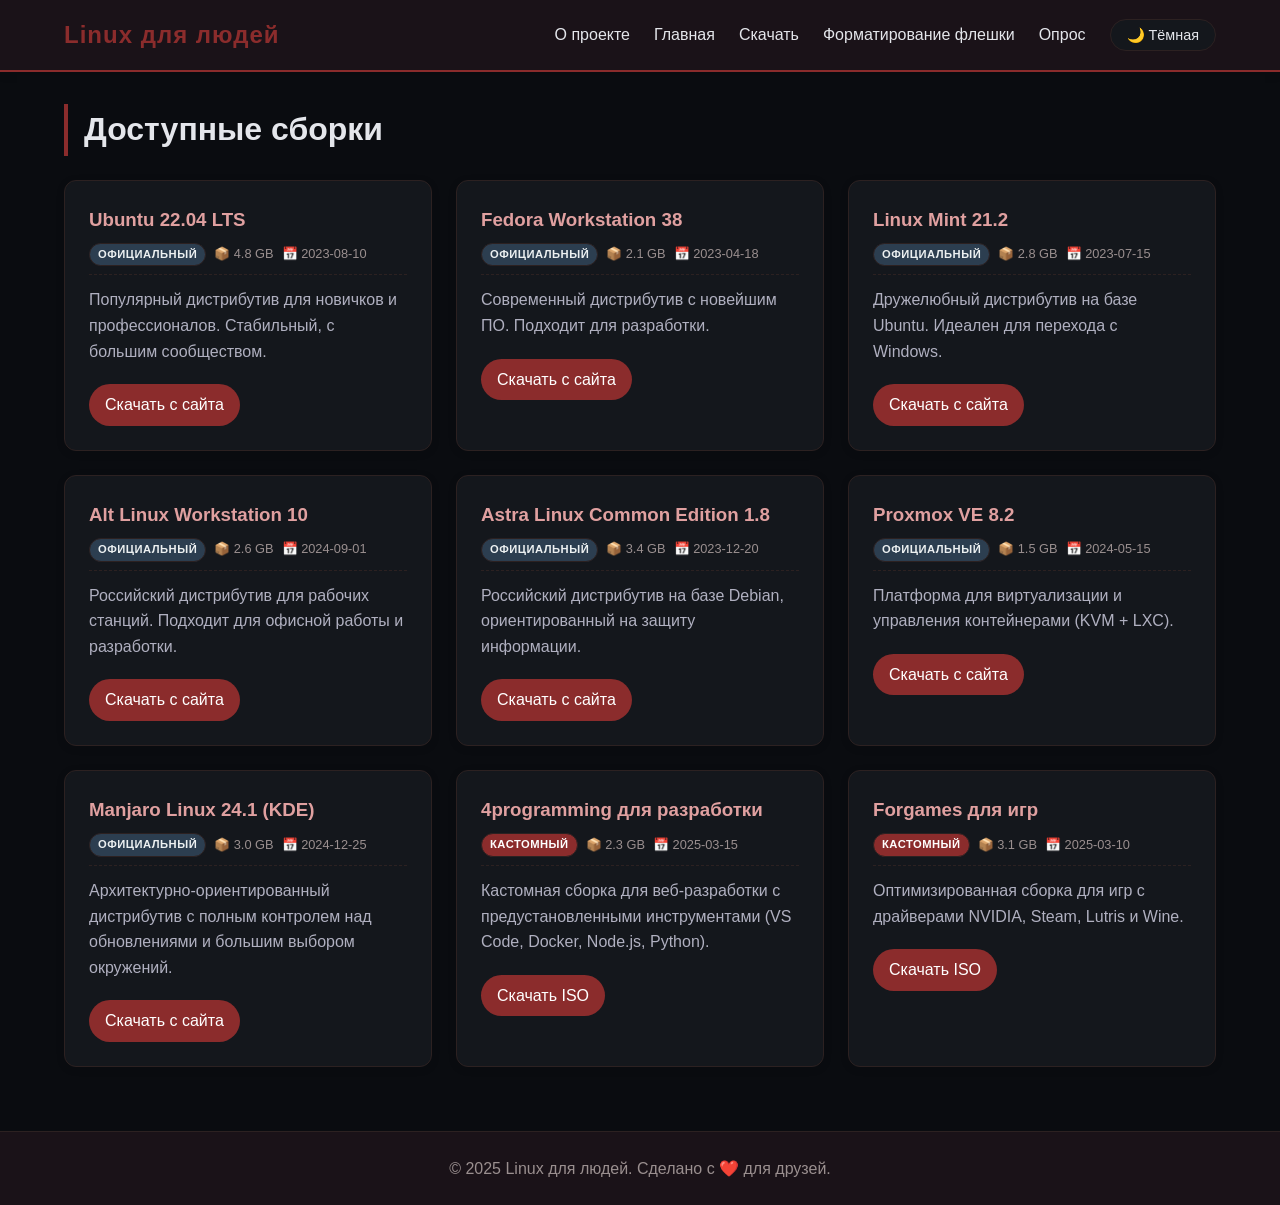
==== commit 1b9dce8c: "Update download.html" ====
--- a/download.html
+++ b/download.html
@@ -13,6 +13,7 @@
             <div class="container nav-container">
                 <a href="index.html" class="logo">Linux для людей</a>
                 <ul class="nav-links">
+                    <li><a href="landing.html">О проекте</a></li>
                     <li><a href="index.html">Главная</a></li>
                     <li><a href="download.html">Скачать</a></li>
                     <li><a href="format.html">Форматирование флешки</a></li>
